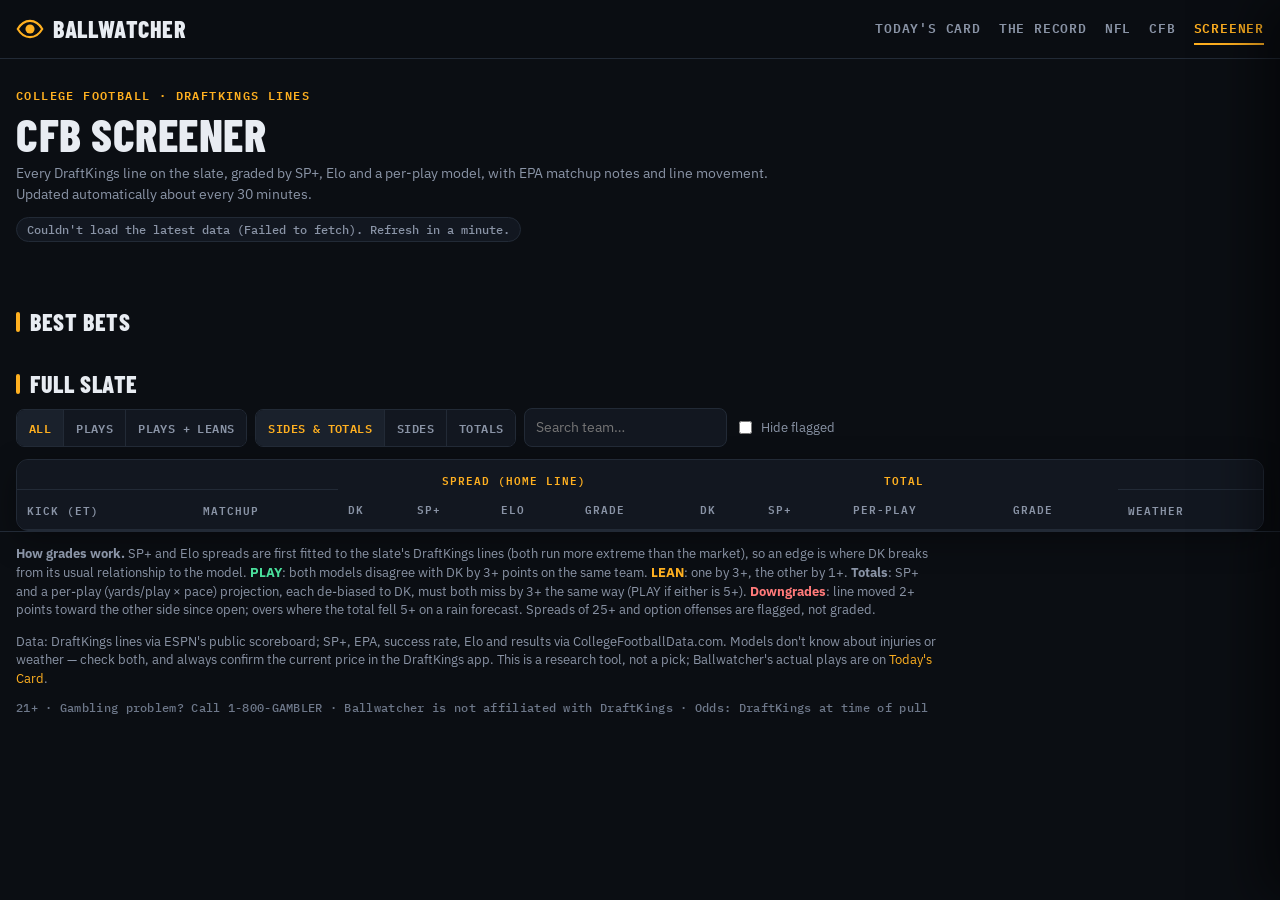
==== CFB-screener/index.html @ 95515594 "Ballwatcher-branded CFB Screener at /CFB-screener; root redirects there Co-Authored-By: Claude Opus " ====
<!doctype html>
<html lang="en">
<head>
<meta charset="utf-8">
<meta name="viewport" content="width=device-width, initial-scale=1">
<title>CFB Screener | Ballwatcher</title>
<meta name="description" content="Ballwatcher's college football slate screener: every DraftKings line graded with SP+, Elo, per-play and EPA matchups. Updated every 30 minutes.">
<link rel="canonical" href="https://ballwatcher.com/CFB-screener/">
<meta property="og:type" content="website">
<meta property="og:site_name" content="Ballwatcher">
<meta property="og:title" content="CFB Screener | Ballwatcher">
<meta property="og:description" content="Every DraftKings college football line, graded by SP+, Elo and per-play models. Updated every 30 minutes.">
<meta property="og:url" content="https://ballwatcher.com/CFB-screener/">
<meta name="twitter:card" content="summary">
<meta name="theme-color" content="#0B0E13">
<link rel="icon" href="/assets/img/icon.svg" type="image/svg+xml">
<link rel="preconnect" href="https://fonts.googleapis.com">
<link rel="preconnect" href="https://fonts.gstatic.com" crossorigin>
<link href="https://fonts.googleapis.com/css2?family=Barlow+Condensed:wght@600;700;800&family=IBM+Plex+Mono:wght@400;500;600&family=IBM+Plex+Sans:wght@400;500;600&display=swap" rel="stylesheet">
<style>
:root{
  --bg:#0B0E13; --panel:#121720; --panel2:#171d27; --ink:#E8ECF2; --muted:#8A94A6; --line:#222A36; --chip:#1A212C;
  --amber:#FFB020; --amber-bg:rgba(255,176,32,.12); --win:#4ADE9B; --win-bg:rgba(74,222,155,.12); --loss:#FF7A7A; --loss-bg:rgba(255,122,122,.12);
  --lotto:#C9A2FF; --lotto-bg:rgba(201,162,255,.12); --pass:#6B7587; --row-hover:#161C26; --shadow:0 1px 0 rgba(255,255,255,.02) inset,0 10px 30px rgba(0,0,0,.35);
  --display:"Barlow Condensed",Impact,sans-serif; --body:"IBM Plex Sans",system-ui,sans-serif; --mono:"IBM Plex Mono",ui-monospace,monospace;
}
*{box-sizing:border-box}
html,body{margin:0;background:var(--bg);color:var(--ink);font:14px/1.5 var(--body)}
.mono{font-family:var(--mono);font-variant-numeric:tabular-nums}
a{color:var(--amber);text-decoration:none} a:hover{text-decoration:underline}
.wrap{max-width:1280px;margin:0 auto;padding:0 16px}
/* site bar (matches ballwatcher.com) */
.sitebar{border-bottom:1px solid var(--line);background:rgba(11,14,19,.92);backdrop-filter:blur(8px);position:sticky;top:0;z-index:5}
.sitebar .wrap{display:flex;align-items:center;gap:22px;height:58px}
.brand{display:flex;align-items:center;gap:9px;color:var(--ink);font:800 24px/1 var(--display);letter-spacing:.6px;text-transform:uppercase}
.brand:hover{text-decoration:none}
.brand img,.brand svg{width:28px;height:28px}
.nav{display:flex;gap:18px;margin-left:auto;overflow-x:auto}
.nav a{color:var(--muted);font:600 13px var(--mono);letter-spacing:.8px;text-transform:uppercase;white-space:nowrap;padding:4px 0;border-bottom:2px solid transparent}
.nav a:hover{color:var(--ink);text-decoration:none}
.nav a.on{color:var(--amber);border-bottom-color:var(--amber)}
/* page header */
.hero{padding-top:26px;padding-bottom:8px}
.kicker{font:600 12px var(--mono);letter-spacing:1.4px;text-transform:uppercase;color:var(--amber)}
h1{font:800 46px/1 var(--display);letter-spacing:.5px;margin:6px 0 6px;text-transform:uppercase}
.lede{color:var(--muted);max-width:760px;margin:0}
.metarow{display:flex;gap:14px;flex-wrap:wrap;align-items:center;margin-top:12px;font:500 12px var(--mono);color:var(--muted)}
.pill{border:1px solid var(--line);border-radius:999px;padding:4px 10px;background:var(--panel)}
.pill b{color:var(--ink);font-weight:600}
.dot{display:inline-block;width:7px;height:7px;border-radius:50%;background:var(--win);margin-right:6px;box-shadow:0 0 0 3px rgba(74,222,155,.18)}
.tabs{display:flex;gap:8px;overflow-x:auto;padding:16px 0 4px}
.tab{border:1px solid var(--line);background:var(--panel);color:var(--ink);padding:8px 14px;border-radius:8px;cursor:pointer;white-space:nowrap;font:600 13px var(--mono);letter-spacing:.4px}
.tab[aria-selected="true"]{background:var(--amber);color:#14110A;border-color:var(--amber)}
.tab small{opacity:.75;margin-left:6px;font-weight:500}
main{padding:12px 0 40px}
.summary{display:grid;grid-template-columns:repeat(4,minmax(0,1fr));gap:10px;margin:14px 0 6px}
.stat{background:var(--panel);border:1px solid var(--line);border-radius:12px;padding:12px 14px}
.stat .k{color:var(--muted);font:500 11px var(--mono);text-transform:uppercase;letter-spacing:1px}
.stat .v{font:800 32px/1.05 var(--display);margin-top:2px}
.stat.play .v{color:var(--win)} .stat.lean .v{color:var(--amber)}
h2{font:800 24px/1 var(--display);text-transform:uppercase;letter-spacing:.6px;margin:26px 0 12px;display:flex;align-items:center;gap:10px}
h2::before{content:"";width:4px;height:20px;background:var(--amber);border-radius:2px}
.best{display:grid;grid-template-columns:repeat(auto-fill,minmax(255px,1fr));gap:10px}
.card{background:linear-gradient(180deg,var(--panel2),var(--panel));border:1px solid var(--line);border-top:3px solid var(--win);border-radius:12px;padding:12px 14px;cursor:pointer;box-shadow:var(--shadow);transition:transform .12s,border-color .12s}
.card:hover{transform:translateY(-2px);border-color:#2E3846}
.card .tag{font:600 10.5px var(--mono);letter-spacing:1px;color:var(--win);text-transform:uppercase}
.card .pick{font:800 26px/1.05 var(--display);letter-spacing:.3px;margin-top:2px}
.card .sub{color:var(--muted);font-size:12.5px;margin-top:3px}
.card .why{font-size:12.5px;margin-top:7px;color:#C6CDD8}
.card .why.mono{font-size:11.5px;color:var(--muted)}
.empty{color:var(--muted);padding:12px 0}
.controls{display:flex;gap:8px;flex-wrap:wrap;align-items:center;margin:8px 0 12px}
.seg{display:inline-flex;border:1px solid var(--line);border-radius:8px;overflow:hidden}
.seg button{border:0;background:var(--panel);color:var(--muted);padding:8px 12px;cursor:pointer;font:600 12px var(--mono);letter-spacing:.4px;text-transform:uppercase;border-right:1px solid var(--line)}
.seg button:last-child{border-right:0}
.seg button[aria-pressed="true"]{background:var(--chip);color:var(--amber)}
input[type=search]{border:1px solid var(--line);background:var(--panel);color:var(--ink);border-radius:8px;padding:8px 11px;font:inherit;min-width:190px}
input[type=search]:focus,.seg button:focus-visible,.tab:focus-visible{outline:2px solid var(--amber);outline-offset:1px}
label.chk{display:flex;gap:6px;align-items:center;color:var(--muted);font-size:13px;cursor:pointer}
label.chk input{accent-color:var(--amber)}
.tablewrap{background:var(--panel);border:1px solid var(--line);border-radius:12px;overflow:auto;box-shadow:var(--shadow)}
table{border-collapse:collapse;width:100%;min-width:1060px}
th,td{padding:10px 10px;border-bottom:1px solid var(--line);text-align:left;vertical-align:middle}
th{font:600 10.5px var(--mono);letter-spacing:1px;text-transform:uppercase;color:var(--muted);position:sticky;top:0;background:var(--panel);z-index:1;white-space:nowrap}
th.grp{border-bottom:0;text-align:center;color:var(--amber);padding-bottom:0}
tbody tr{cursor:pointer}
tbody tr:hover{background:var(--row-hover)}
td.num{text-align:right}
td.mono:first-child{white-space:nowrap;color:var(--muted)}
.team{font-weight:600}
.rank{color:var(--muted);font:500 10.5px var(--mono);margin-right:4px}
.at{color:var(--muted);margin:0 5px}
.mv{color:var(--muted);font-size:10.5px;display:block}
.gr{display:inline-block;font:600 10.5px/1 var(--mono);letter-spacing:.8px;padding:5px 7px;border-radius:4px;min-width:44px;text-align:center}
.gr.PLAY{background:var(--win-bg);color:var(--win);border:1px solid rgba(74,222,155,.35)}
.gr.LEAN{background:var(--amber-bg);color:var(--amber);border:1px solid rgba(255,176,32,.35)}
.gr.PASS{color:var(--pass);background:transparent;border:1px solid var(--line)}
.gr.FLAG{background:var(--lotto-bg);color:var(--lotto);border:1px solid rgba(201,162,255,.3)}
.pk{font-weight:600;margin-left:7px;white-space:nowrap}
.adj{color:var(--loss);font-size:11px;display:block;margin-top:3px}
.edge{font-size:11.5px;color:var(--muted)}
.wx{font-size:12px;color:var(--muted);max-width:120px}
.mlist{display:none}
@media (max-width:820px){
  h1{font-size:36px}
  .sitebar .wrap{gap:12px}
  .nav{gap:12px}
  .brand{font-size:21px}
  .nav a:not(.on):not(.keep){display:none}
  .summary{grid-template-columns:repeat(2,minmax(0,1fr))}
  .tablewrap{display:none}
  .mlist{display:grid;gap:10px}
  .mg{background:var(--panel);border:1px solid var(--line);border-radius:12px;padding:12px;box-shadow:var(--shadow)}
  .mg .row1{display:flex;justify-content:space-between;color:var(--muted);font:500 11.5px var(--mono)}
  .mg .teams{font-weight:600;font-size:15px;margin:4px 0 8px}
  .mg .lines{display:grid;grid-template-columns:1fr 1fr;gap:8px}
  .mg .box{background:var(--chip);border-radius:8px;padding:8px}
  .mg .box .k{font:500 10.5px var(--mono);color:var(--muted);text-transform:uppercase;letter-spacing:.6px;margin-bottom:2px}
}
.scrim{position:fixed;inset:0;background:rgba(0,0,0,.55);opacity:0;pointer-events:none;transition:.2s;z-index:9}
.scrim.on{opacity:1;pointer-events:auto}
aside{position:fixed;top:0;right:0;height:100%;width:min(720px,100%);background:var(--bg);border-left:1px solid var(--line);
  transform:translateX(100%);transition:transform .22s ease;overflow:auto;z-index:10;box-shadow:-20px 0 50px rgba(0,0,0,.5)}
aside.on{transform:none}
.dh{position:sticky;top:0;background:var(--bg);border-bottom:1px solid var(--line);padding:14px 18px;display:flex;align-items:flex-start;gap:12px;z-index:2}
.dh h3{font:800 28px/1.02 var(--display);margin:0;text-transform:uppercase;letter-spacing:.4px}
.dh .sub{color:var(--muted);font-size:12px;margin-top:4px}
.iconbtn{border:1px solid var(--line);background:var(--panel);color:var(--ink);border-radius:8px;padding:6px 10px;cursor:pointer;font:inherit}
.dh .x{margin-left:auto}
.db{padding:14px 18px 40px}
.grid2{display:grid;grid-template-columns:1fr 1fr;gap:10px}
.panel{background:var(--panel);border:1px solid var(--line);border-radius:12px;padding:12px;margin-bottom:12px}
.panel h4{margin:0 0 8px;font:600 10.5px var(--mono);letter-spacing:1px;text-transform:uppercase;color:var(--amber)}
.cmp{width:100%;min-width:0;font-size:13px}
.cmp th,.cmp td{padding:6px 6px;position:static;background:transparent}
.cmp td.num{font-family:var(--mono)}
.better{color:var(--win);font-weight:600}
ul.notes{margin:0;padding-left:18px}
ul.notes li{margin:3px 0}
.res{display:flex;flex-wrap:wrap;gap:4px}
.res span{font:500 11px var(--mono);padding:3px 6px;border-radius:4px;background:var(--chip)}
.res span.W{border-left:3px solid var(--win)} .res span.L{border-left:3px solid var(--loss)}
svg.chart{width:100%;height:150px;display:block}
footer{color:var(--muted);font-size:12.5px;border-top:1px solid var(--line);padding:22px 0 44px;margin-top:10px}
footer p{max-width:920px}
footer .legal{font:500 11.5px var(--mono);letter-spacing:.3px;color:#6E788A}
@media (max-width:640px){.grid2{grid-template-columns:1fr}}
</style>
</head>
<body>
<div class="sitebar"><div class="wrap">
  <a class="brand" href="https://ballwatcher.com/" aria-label="Ballwatcher home">
    <img src="/assets/img/icon.svg" alt="" onerror="this.outerHTML='<svg viewBox=&quot;0 0 32 32&quot; aria-hidden=&quot;true&quot;><path d=&quot;M2 16c3.6-6.2 8.6-9.3 14-9.3S26.4 9.8 30 16c-3.6 6.2-8.6 9.3-14 9.3S5.6 22.2 2 16Z&quot; fill=&quot;none&quot; stroke=&quot;#FFB020&quot; stroke-width=&quot;2.4&quot;/><circle cx=&quot;16&quot; cy=&quot;16&quot; r=&quot;5.2&quot; fill=&quot;#FFB020&quot;/></svg>'">
    Ballwatcher</a>
  <nav class="nav" aria-label="Site">
    <a href="https://ballwatcher.com/today">Today's Card</a>
    <a href="https://ballwatcher.com/record">The Record</a>
    <a href="https://ballwatcher.com/nfl">NFL</a>
    <a href="https://ballwatcher.com/cfb" class="keep">CFB</a>
    <a href="https://ballwatcher.com/CFB-screener/" class="on" aria-current="page">Screener</a>
  </nav>
</div></div>

<header class="wrap hero">
  <div class="kicker">College Football · DraftKings lines</div>
  <h1>CFB Screener</h1>
  <p class="lede">Every DraftKings line on the slate, graded by SP+, Elo and a per-play model, with EPA matchup notes and line movement. Updated automatically about every 30 minutes.</p>
  <div class="metarow" id="meta"><span class="pill">Loading…</span></div>
  <nav class="tabs" id="tabs" role="tablist" aria-label="Slates"></nav>
</header>
<main class="wrap">
  <section class="summary" id="summary"></section>

  <h2>Best bets</h2>
  <div class="best" id="best"></div>

  <h2>Full slate</h2>
  <div class="controls">
    <div class="seg" id="fGrade" role="group" aria-label="Grade filter">
      <button data-v="all" aria-pressed="true">All</button>
      <button data-v="PLAY" aria-pressed="false">Plays</button>
      <button data-v="LEAN" aria-pressed="false">Plays + Leans</button>
    </div>
    <div class="seg" id="fMkt" role="group" aria-label="Market filter">
      <button data-v="both" aria-pressed="true">Sides & totals</button>
      <button data-v="side" aria-pressed="false">Sides</button>
      <button data-v="total" aria-pressed="false">Totals</button>
    </div>
    <input type="search" id="q" placeholder="Search team…" aria-label="Search team">
    <label class="chk"><input type="checkbox" id="hideFlag"> Hide flagged</label>
  </div>

  <div class="tablewrap">
    <table id="tbl">
      <thead>
        <tr>
          <th></th><th></th>
          <th class="grp" colspan="4">Spread (home line)</th>
          <th class="grp" colspan="4">Total</th>
          <th></th>
        </tr>
        <tr>
          <th>Kick (ET)</th><th>Matchup</th>
          <th class="num">DK</th><th class="num">SP+</th><th class="num">Elo</th><th>Grade</th>
          <th class="num">DK</th><th class="num">SP+</th><th class="num">Per-play</th><th>Grade</th>
          <th>Weather</th>
        </tr>
      </thead>
      <tbody></tbody>
    </table>
  </div>
  <div class="mlist" id="mlist"></div>
</main>

<footer class="wrap">
  <p><b>How grades work.</b> SP+ and Elo spreads are first fitted to the slate's DraftKings lines (both run more extreme than the market), so an edge is where DK breaks from its usual relationship to the model. <b style="color:var(--win)">PLAY</b>: both models disagree with DK by 3+ points on the same team. <b style="color:var(--amber)">LEAN</b>: one by 3+, the other by 1+. <b>Totals</b>: SP+ and a per-play (yards/play × pace) projection, each de-biased to DK, must both miss by 3+ the same way (PLAY if either is 5+). <b style="color:var(--loss)">Downgrades</b>: line moved 2+ points toward the other side since open; overs where the total fell 5+ on a rain forecast. Spreads of 25+ and option offenses are flagged, not graded.</p>
  <p>Data: DraftKings lines via ESPN's public scoreboard; SP+, EPA, success rate, Elo and results via CollegeFootballData.com. Models don't know about injuries or weather — check both, and always confirm the current price in the DraftKings app. This is a research tool, not a pick; Ballwatcher's actual plays are on <a href="https://ballwatcher.com/today">Today's Card</a>.</p>
  <p class="legal">21+ · Gambling problem? Call 1-800-GAMBLER · Ballwatcher is not affiliated with DraftKings · Odds: DraftKings at time of pull</p>
</footer>

<div class="scrim" id="scrim"></div>
<aside id="drawer" aria-hidden="true"></aside>

<script>
const $ = s => document.querySelector(s);
const fmt = (x, d = 1) => x == null ? "—" : (+x).toFixed(d).replace(/\.0+$/, "");
const sgn = x => x == null ? "—" : (x > 0 ? "+" : "") + fmt(x);
const pct = x => x == null ? "—" : (x * 100).toFixed(0) + "%";
const esc = s => String(s ?? "").replace(/[&<>"']/g, c => ({"&":"&amp;","<":"&lt;",">":"&gt;",'"':"&quot;","'":"&#39;"}[c]));
const ago = iso => { if (!iso) return "—"; const m = Math.round((Date.now() - new Date(iso)) / 60000);
  return m < 60 ? `${m} min ago` : m < 1440 ? `${Math.round(m/60)} hr ago` : new Date(iso).toLocaleString(); };
const state = { index: null, slate: null, date: null, grade: "all", mkt: "both", q: "", hideFlag: false, history: null };

// Data lives in the GitHub repo and refreshes every ~30 min. On ballwatcher.com (or anywhere else)
// read it straight from GitHub; inside the repo (GitHub Pages / local preview) read it relatively.
const REPO_RAW = "https://raw.githubusercontent.com/tdfarrell/betting-research/main/";
const DATA = /github\.io$|^localhost$|^127\./.test(location.hostname) ? "../" : REPO_RAW;

async function getJSON(u) { const r = await fetch(DATA + u + "?t=" + Math.floor(Date.now() / 60000)); if (!r.ok) throw new Error(u + " " + r.status); return r.json(); }

function dayLabel(d) {
  const dt = new Date(d + "T12:00:00");
  return dt.toLocaleDateString(undefined, { weekday: "short", month: "short", day: "numeric" });
}

async function init() {
  state.index = await getJSON("data/boards/index.json");
  const slates = state.index.slates;
  const todayET = new Date(Date.now() - 4 * 3600e3).toISOString().slice(0, 10);
  const params = new URLSearchParams(location.hash.slice(1));
  const upcoming = slates.filter(s => s.date >= todayET);
  const pick = params.get("d") || (upcoming.sort((a, b) => b.games - a.games)[0] || slates[slates.length - 1]).date;
  $("#tabs").innerHTML = slates.map(s =>
    `<button class="tab" role="tab" data-d="${s.date}">${dayLabel(s.date)}<small>${s.games} games</small></button>`).join("");
  $("#tabs").onclick = e => { const b = e.target.closest(".tab"); if (b) load(b.dataset.d); };
  await load(pick);
}

async function load(date) {
  state.date = date;
  document.querySelectorAll(".tab").forEach(t => t.setAttribute("aria-selected", t.dataset.d === date));
  try { history.replaceState(null, "", "#d=" + date); } catch (e) {}
  state.slate = await getJSON(`data/boards/cfb_${date}.json`);
  const s = state.slate;
  $("#meta").innerHTML = `<span class="pill"><span class="dot"></span>DK lines <b>${ago(s.odds_pulled_utc)}</b></span><span class="pill">Model stats <b>${ago(s.cfbd_pulled_utc)}</b></span><span class="pill">Graded <b>${ago(s.generated_utc)}</b></span>`;
  render();
}

function counts(g) {
  const c = { PLAY: 0, LEAN: 0 };
  g.forEach(x => { [x.side, x.total].forEach(m => { if (c[m.grade] != null) c[m.grade]++; }); });
  return c;
}

function bestCards(games) {
  const items = [];
  for (const g of games) for (const k of ["side", "total"]) if (g[k].grade === "PLAY") items.push({ g, k });
  if (!items.length) return `<div class="empty">No plays on this slate yet.</div>`;
  return items.map(({ g, k }) => {
    const m = g[k], d = g.dk;
    const why = k === "side"
      ? `Value vs DK: SP+ ${fmt(Math.abs(m.edge_sp))} · Elo ${fmt(Math.abs(m.edge_elo))} pts`
      : `SP+ ${fmt(g.model.sp_total_cal)} · per-play ${fmt(g.model.pp_total_cal)} vs DK ${fmt(d.total)}`;
    const note = (g.notes[0] || "");
    return `<div class="card" data-id="${g.id}">
      <div class="tag">Play · ${k === "side" ? "Spread" : "Total"}</div>
      <div class="pick">${esc(m.pick)}</div>
      <div class="sub">${esc(g.away)} @ ${esc(g.home)} · ${g.kick_et}</div>
      <div class="why mono">${why}</div>
      ${note ? `<div class="why">${esc(note)}</div>` : ""}</div>`;
  }).join("");
}

function passes(g) {
  const q = state.q.toLowerCase();
  if (q && !(g.away + g.home + g.away_abbr + g.home_abbr).toLowerCase().includes(q)) return false;
  if (state.hideFlag && g.flags.length) return false;
  const markets = state.mkt === "both" ? ["side", "total"] : [state.mkt];
  if (state.grade === "PLAY") return markets.some(k => g[k].grade === "PLAY");
  if (state.grade === "LEAN") return markets.some(k => ["PLAY", "LEAN"].includes(g[k].grade));
  return true;
}

function moveTxt(open, now) {
  if (open == null || now == null || open === now) return "";
  return `<span class="mv">open ${sgn(open)}</span>`;
}

function gradeCell(m) {
  const adj = (m.adjust || []).map(a => `<span class="adj">↓ ${esc(a)}</span>`).join("");
  return `<span class="gr ${m.grade}">${m.grade}</span>${m.pick ? `<span class="pk">${esc(m.pick)}</span>` : ""}${adj}`;
}

function render() {
  const s = state.slate, games = s.games, c = counts(games);
  $("#summary").innerHTML = `
    <div class="stat"><div class="k">Games graded</div><div class="v">${games.length}</div></div>
    <div class="stat play"><div class="k">Plays</div><div class="v">${c.PLAY}</div></div>
    <div class="stat lean"><div class="k">Leans</div><div class="v">${c.LEAN}</div></div>
    <div class="stat"><div class="k">Plays: sides · totals</div><div class="v">${games.filter(g => g.side.grade === "PLAY").length} · ${games.filter(g => g.total.grade === "PLAY").length}</div></div>`;
  $("#best").innerHTML = bestCards(games);
  const rows = games.filter(passes);
  const T = s.teams;
  $("#tbl tbody").innerHTML = rows.map(g => {
    const d = g.dk, m = g.model;
    return `<tr data-id="${g.id}">
      <td class="mono">${g.kick_et}</td>
      <td><span class="rank">${T[g.away].sp_rank ?? ""}</span><span class="team">${esc(g.away)}</span><span class="at">${g.neutral ? "vs" : "@"}</span><span class="rank">${T[g.home].sp_rank ?? ""}</span><span class="team">${esc(g.home)}</span>
        ${g.flags.length ? `<span class="gr FLAG" style="margin-left:6px">${esc(g.flags.join(", "))}</span>` : ""}</td>
      <td class="num mono">${sgn(d.home_spread)}${moveTxt(d.home_spread_open, d.home_spread)}</td>
      <td class="num mono">${sgn(m.sp_spread_cal)}</td>
      <td class="num mono">${sgn(m.elo_spread_cal)}</td>
      <td>${gradeCell(g.side)}</td>
      <td class="num mono">${fmt(d.total)}${d.total_open != null && d.total_open !== d.total ? `<span class="mv">open ${fmt(d.total_open)}</span>` : ""}</td>
      <td class="num mono">${fmt(m.sp_total_cal)}</td>
      <td class="num mono">${fmt(m.pp_total_cal)}</td>
      <td>${gradeCell(g.total)}</td>
      <td class="wx">${esc(g.weather || "")}${g.temp_f != null ? ` ${g.temp_f}°` : ""}</td></tr>`;
  }).join("") || `<tr><td colspan="11" class="empty">No games match these filters.</td></tr>`;
  $("#mlist").innerHTML = rows.map(g => {
    const d = g.dk, m = g.model;
    return `<div class="mg" data-id="${g.id}">
      <div class="row1"><span>${g.kick_et}</span><span>${esc(g.weather || "")}</span></div>
      <div class="teams">${esc(g.away)} ${g.neutral ? "vs" : "@"} ${esc(g.home)}</div>
      <div class="lines">
        <div class="box"><div class="k">Spread · DK ${sgn(d.home_spread)} (${esc(g.home_abbr)})</div>
          <div class="mono edge">SP+ ${sgn(m.sp_spread_cal)} · Elo ${sgn(m.elo_spread_cal)}</div>${gradeCell(g.side)}</div>
        <div class="box"><div class="k">Total · DK ${fmt(d.total)}</div>
          <div class="mono edge">SP+ ${fmt(m.sp_total_cal)} · PP ${fmt(m.pp_total_cal)}</div>${gradeCell(g.total)}</div>
      </div></div>`;
  }).join("") || `<div class="empty">No games match these filters.</div>`;
}

function seg(id, key) {
  $(id).onclick = e => {
    const b = e.target.closest("button"); if (!b) return;
    state[key] = b.dataset.v;
    $(id).querySelectorAll("button").forEach(x => x.setAttribute("aria-pressed", x === b));
    render();
  };
}
seg("#fGrade", "grade"); seg("#fMkt", "mkt");
$("#q").oninput = e => { state.q = e.target.value; render(); };
$("#hideFlag").onchange = e => { state.hideFlag = e.target.checked; render(); };
document.addEventListener("click", e => {
  const el = e.target.closest("[data-id]");
  if (el && !e.target.closest("aside")) openGame(el.dataset.id);
});
$("#scrim").onclick = closeDrawer;
document.addEventListener("keydown", e => { if (e.key === "Escape") closeDrawer(); });
function closeDrawer() { $("#drawer").classList.remove("on"); $("#scrim").classList.remove("on"); $("#drawer").setAttribute("aria-hidden", "true"); }

async function loadHistory() {
  if (state.history) return state.history;
  try {
    const r = await fetch(DATA + "data/odds/history_cfb.csv?t=" + Math.floor(Date.now() / 60000)); const txt = await r.text();
    const [head, ...lines] = txt.trim().split("\n"); const cols = head.split(",");
    const H = {};
    for (const ln of lines) { const v = ln.split(","); const o = {}; cols.forEach((c, i) => o[c] = v[i]);
      (H[o.game_id] = H[o.game_id] || []).push(o); }
    state.history = H;
  } catch (e) { state.history = {}; }
  return state.history;
}

function lineChart(pts, key, label) {
  const P = pts.map(p => ({ t: new Date(p.pulled_utc), v: parseFloat(String(p[key]).replace(/^[ou]/, "")) }))
               .filter(p => !isNaN(p.v) && !isNaN(p.t));
  if (P.length < 2) return `<div class="empty">${label}: line history builds up as the pipeline runs (every 30 min).</div>`;
  const W = 600, Hh = 130, pad = 28, xs = P.map(p => +p.t), ys = P.map(p => p.v);
  const x0 = Math.min(...xs), x1 = Math.max(...xs), y0 = Math.min(...ys) - .5, y1 = Math.max(...ys) + .5;
  const X = t => pad + (W - pad * 2) * ((t - x0) / Math.max(1, x1 - x0)), Y = v => 10 + (Hh - 30) * (1 - (v - y0) / Math.max(.5, y1 - y0));
  let d = ""; P.forEach((p, i) => { const x = X(+p.t), y = Y(p.v); d += i ? ` H${x} V${y}` : `M${x} ${y}`; });
  return `<svg class="chart" viewBox="0 0 ${W} ${Hh}" role="img" aria-label="${label} history">
    <text x="${pad}" y="10" fill="var(--muted)" font-size="11">${label}</text>
    <path d="${d}" fill="none" stroke="var(--accent)" stroke-width="2"/>
    ${P.map(p => `<circle cx="${X(+p.t)}" cy="${Y(p.v)}" r="2.5" fill="var(--accent)"/>`).join("")}
    <text x="${W - pad}" y="${Y(P[P.length-1].v) - 6}" fill="var(--ink)" font-size="12" text-anchor="end">${P[P.length-1].v}</text>
    <text x="${pad}" y="${Hh - 4}" fill="var(--muted)" font-size="10">${P[0].t.toLocaleString([], {month:"short",day:"numeric",hour:"numeric"})}</text>
    <text x="${W - pad}" y="${Hh - 4}" fill="var(--muted)" font-size="10" text-anchor="end">${P[P.length-1].t.toLocaleString([], {month:"short",day:"numeric",hour:"numeric",minute:"2-digit"})}</text>
  </svg>`;
}

function cmpRow(label, a, h, f, higherBetter) {
  const fa = f(a), fh = f(h);
  let ca = "", ch = "";
  if (a != null && h != null && a !== h && higherBetter != null) {
    const aBetter = higherBetter ? a > h : a < h; ca = aBetter ? "better" : ""; ch = aBetter ? "" : "better";
  }
  return `<tr><td>${label}</td><td class="num ${ca}">${fa}</td><td class="num ${ch}">${fh}</td></tr>`;
}

async function openGame(id) {
  const g = state.slate.games.find(x => x.id === id); if (!g) return;
  const A = state.slate.teams[g.away], H = state.slate.teams[g.home], d = g.dk, m = g.model;
  const e2 = x => fmt(x, 2), p = pct;
  const res = t => (t.results || []).map(r => `<span class="${r.res}">Wk${r.wk} ${r.site === "A" ? "@" : r.site === "N" ? "vs" : ""} ${esc(r.opp)} ${r.res} ${r.score}</span>`).join("") || `<span>—</span>`;
  const why = (k) => {
    const x = g[k];
    const lines = k === "side"
      ? [`DK ${esc(g.home_abbr)} ${sgn(d.home_spread)} (open ${sgn(d.home_spread_open)})`, `SP+ fitted ${sgn(m.sp_spread_cal)} · raw margin ${sgn(-m.sp_margin)}`, `Elo fitted ${sgn(m.elo_spread_cal)} · raw ${sgn(m.elo_margin == null ? null : -m.elo_margin)}`, `Edge vs DK: SP+ ${sgn(x.edge_sp)}, Elo ${sgn(x.edge_elo)} (+ = home value)`]
      : [`DK ${fmt(d.total)} (open ${fmt(d.total_open)}) · O ${esc(d.over_odds)} / U ${esc(d.under_odds)}`, `SP+ ${fmt(m.sp_total_cal)} (raw ${fmt(m.sp_total)})`, `Per-play ${fmt(m.pp_total_cal)} (raw ${fmt(m.pp_total)})`, `Edge: SP+ ${sgn(x.edge_sp)}, per-play ${sgn(x.edge_pp)}`];
    return `<div class="panel"><h4>${k === "side" ? "Spread" : "Total"}</h4><div>${gradeCell(x)}</div><div class="mono edge" style="margin-top:6px">${lines.join("<br>")}</div></div>`;
  };
  $("#drawer").innerHTML = `
    <div class="dh"><div><h3>${esc(g.away)} ${g.neutral ? "vs" : "@"} ${esc(g.home)}</h3>
      <div class="sub">${g.kick_et} ET · ${esc(g.venue || "")} · ${esc(g.weather || "")}${g.temp_f != null ? ` ${g.temp_f}°F` : ""}${g.conference_game ? " · Conference game" : ""}</div>
      ${g.flags.length ? `<div style="margin-top:6px"><span class="gr FLAG">${esc(g.flags.join(", "))}</span></div>` : ""}</div>
      <button class="iconbtn x" onclick="closeDrawer()" aria-label="Close">✕</button></div>
    <div class="db">
      <div class="grid2">${why("side")}${why("total")}</div>
      <div class="panel"><h4>Matchup notes</h4>${g.notes.length ? `<ul class="notes">${g.notes.map(n => `<li>${esc(n)}</li>`).join("")}</ul>` : `<div class="empty">No strong unit-vs-unit mismatch flagged.</div>`}</div>
      <div class="panel"><h4>Line movement (DraftKings)</h4><div id="lm">Loading…</div></div>
      <div class="panel"><h4>Team comparison</h4>
        <table class="cmp"><thead><tr><th></th><th class="num">${esc(g.away_abbr)}</th><th class="num">${esc(g.home_abbr)}</th></tr></thead><tbody>
        ${cmpRow("SP+ rating", A.sp, H.sp, x => fmt(x), true)}
        <tr><td>SP+ rank · off · def</td><td class="num">#${A.sp_rank} · #${A.sp_off_rank} · #${A.sp_def_rank}</td><td class="num">#${H.sp_rank} · #${H.sp_off_rank} · #${H.sp_def_rank}</td></tr>
        ${cmpRow("Elo", A.elo, H.elo, x => fmt(x, 0), true)}
        ${cmpRow("Talent", A.talent, H.talent, x => fmt(x, 0), true)}
        <tr><td colspan="3" class="edge" style="padding-top:10px">OFFENSE</td></tr>
        ${cmpRow("EPA / play", A.off.epa, H.off.epa, e2, true)}
        ${cmpRow("Rush EPA", A.off.rush_epa, H.off.rush_epa, e2, true)}
        ${cmpRow("Pass EPA", A.off.pass_epa, H.off.pass_epa, e2, true)}
        ${cmpRow("Success rate", A.off.sr, H.off.sr, p, true)}
        ${cmpRow("Explosiveness", A.off.expl, H.off.expl, e2, true)}
        ${cmpRow("Pts / scoring opp", A.off.ppo, H.off.ppo, e2, true)}
        ${cmpRow("Yards / play", A.off.ypp, H.off.ypp, e2, true)}
        ${cmpRow("Plays / game", A.off.pace, H.off.pace, x => fmt(x), null)}
        ${cmpRow("3rd down %", A.third_down, H.third_down, p, true)}
        ${cmpRow("Giveaways", A.turnovers, H.turnovers, x => fmt(x, 0), false)}
        <tr><td colspan="3" class="edge" style="padding-top:10px">DEFENSE (allowed)</td></tr>
        ${cmpRow("EPA / play", A.def.epa, H.def.epa, e2, false)}
        ${cmpRow("Rush EPA", A.def.rush_epa, H.def.rush_epa, e2, false)}
        ${cmpRow("Pass EPA", A.def.pass_epa, H.def.pass_epa, e2, false)}
        ${cmpRow("Success rate", A.def.sr, H.def.sr, p, false)}
        ${cmpRow("Havoc rate", A.def.havoc, H.def.havoc, p, true)}
        ${cmpRow("Pts / scoring opp", A.def.ppo, H.def.ppo, e2, false)}
        ${cmpRow("Yards / play", A.def.ypp, H.def.ypp, e2, false)}
        ${cmpRow("3rd down % allowed", A.third_down_allowed, H.third_down_allowed, p, false)}
        ${cmpRow("Takeaways", A.takeaways, H.takeaways, x => fmt(x, 0), true)}
        </tbody></table></div>
      <div class="panel"><h4>${esc(g.away)} results</h4><div class="res">${res(A)}</div></div>
      <div class="panel"><h4>${esc(g.home)} results</h4><div class="res">${res(H)}</div></div>
      <div class="panel"><h4>Before you bet</h4><ul class="notes">
        <li>Check QB and key injury news (models don't know about them).</li>
        <li>Check weather at kickoff — rain/wind matters most for totals.</li>
        <li>Confirm the current price in the DraftKings app; grades use the line shown above.</li></ul></div>
    </div>`;
  $("#drawer").classList.add("on"); $("#scrim").classList.add("on"); $("#drawer").setAttribute("aria-hidden", "false");
  const Hs = await loadHistory(); const pts = (Hs[g.id] || []);
  $("#lm").innerHTML = lineChart(pts, "home_spread", `${g.home_abbr} spread`) + lineChart(pts, "total", "Total");
}

init().catch(err => { $("#meta").innerHTML = `<span class="pill">Couldn't load the latest data (${esc(err.message)}). Refresh in a minute.</span>`; });
</script>
</body>
</html>
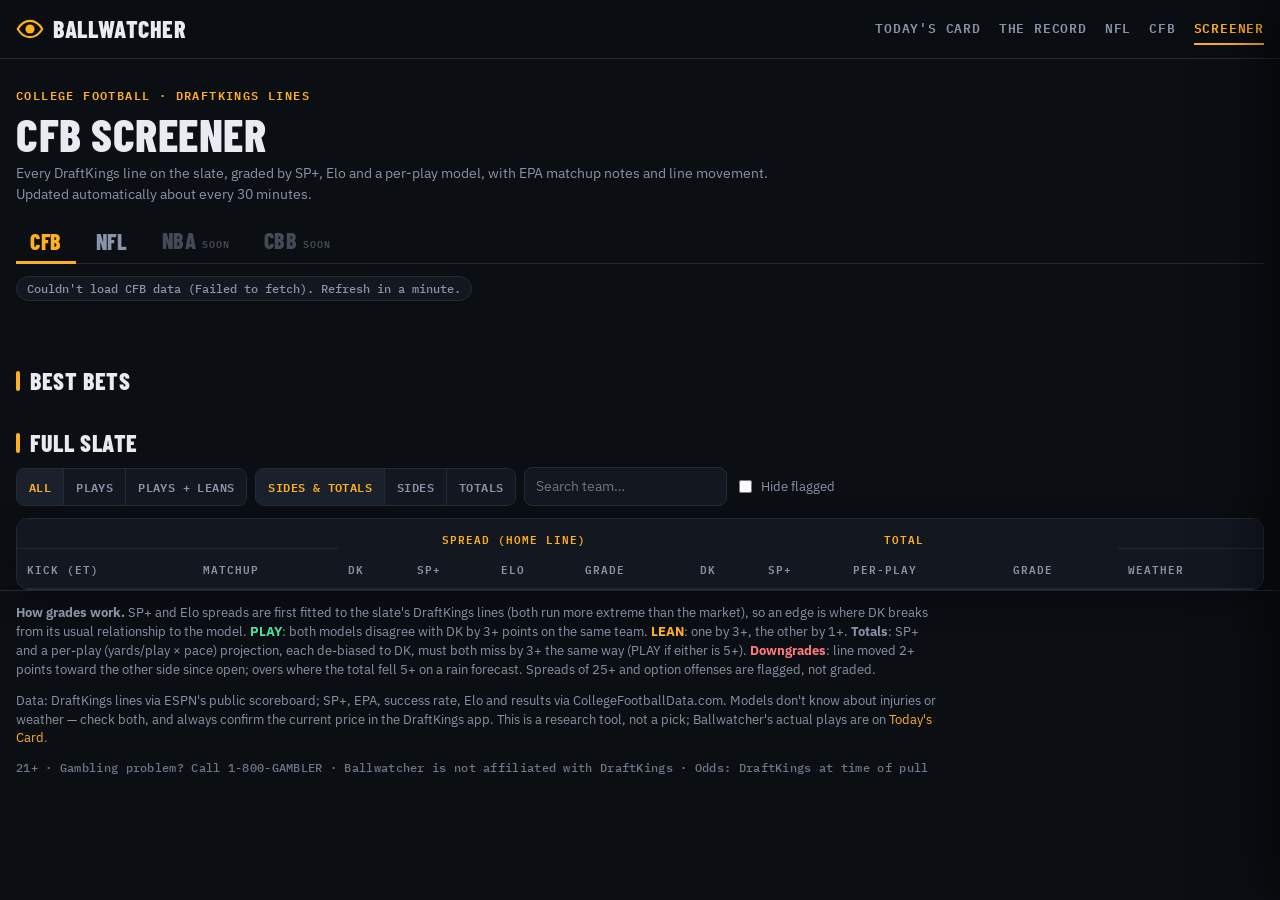
==== commit 13b5f6aa: "NFL screener: current-season ratings, combined sport-tab Screener page - nflverse pull summarizes pl" ====
--- a/CFB-screener/index.html
+++ b/CFB-screener/index.html
@@ -1,477 +1,16 @@
 <!doctype html>
-<html lang="en">
-<head>
-<meta charset="utf-8">
+<html lang="en"><head><meta charset="utf-8">
 <meta name="viewport" content="width=device-width, initial-scale=1">
 <title>CFB Screener | Ballwatcher</title>
-<meta name="description" content="Ballwatcher's college football slate screener: every DraftKings line graded with SP+, Elo, per-play and EPA matchups. Updated every 30 minutes.">
-<link rel="canonical" href="https://ballwatcher.com/CFB-screener/">
-<meta property="og:type" content="website">
-<meta property="og:site_name" content="Ballwatcher">
-<meta property="og:title" content="CFB Screener | Ballwatcher">
-<meta property="og:description" content="Every DraftKings college football line, graded by SP+, Elo and per-play models. Updated every 30 minutes.">
-<meta property="og:url" content="https://ballwatcher.com/CFB-screener/">
-<meta name="twitter:card" content="summary">
-<meta name="theme-color" content="#0B0E13">
-<link rel="icon" href="/assets/img/icon.svg" type="image/svg+xml">
-<link rel="preconnect" href="https://fonts.googleapis.com">
-<link rel="preconnect" href="https://fonts.gstatic.com" crossorigin>
-<link href="https://fonts.googleapis.com/css2?family=Barlow+Condensed:wght@600;700;800&family=IBM+Plex+Mono:wght@400;500;600&family=IBM+Plex+Sans:wght@400;500;600&display=swap" rel="stylesheet">
-<style>
-:root{
-  --bg:#0B0E13; --panel:#121720; --panel2:#171d27; --ink:#E8ECF2; --muted:#8A94A6; --line:#222A36; --chip:#1A212C;
-  --amber:#FFB020; --amber-bg:rgba(255,176,32,.12); --win:#4ADE9B; --win-bg:rgba(74,222,155,.12); --loss:#FF7A7A; --loss-bg:rgba(255,122,122,.12);
-  --lotto:#C9A2FF; --lotto-bg:rgba(201,162,255,.12); --pass:#6B7587; --row-hover:#161C26; --shadow:0 1px 0 rgba(255,255,255,.02) inset,0 10px 30px rgba(0,0,0,.35);
-  --display:"Barlow Condensed",Impact,sans-serif; --body:"IBM Plex Sans",system-ui,sans-serif; --mono:"IBM Plex Mono",ui-monospace,monospace;
-}
-*{box-sizing:border-box}
-html,body{margin:0;background:var(--bg);color:var(--ink);font:14px/1.5 var(--body)}
-.mono{font-family:var(--mono);font-variant-numeric:tabular-nums}
-a{color:var(--amber);text-decoration:none} a:hover{text-decoration:underline}
-.wrap{max-width:1280px;margin:0 auto;padding:0 16px}
-/* site bar (matches ballwatcher.com) */
-.sitebar{border-bottom:1px solid var(--line);background:rgba(11,14,19,.92);backdrop-filter:blur(8px);position:sticky;top:0;z-index:5}
-.sitebar .wrap{display:flex;align-items:center;gap:22px;height:58px}
-.brand{display:flex;align-items:center;gap:9px;color:var(--ink);font:800 24px/1 var(--display);letter-spacing:.6px;text-transform:uppercase}
-.brand:hover{text-decoration:none}
-.brand img,.brand svg{width:28px;height:28px}
-.nav{display:flex;gap:18px;margin-left:auto;overflow-x:auto}
-.nav a{color:var(--muted);font:600 13px var(--mono);letter-spacing:.8px;text-transform:uppercase;white-space:nowrap;padding:4px 0;border-bottom:2px solid transparent}
-.nav a:hover{color:var(--ink);text-decoration:none}
-.nav a.on{color:var(--amber);border-bottom-color:var(--amber)}
-/* page header */
-.hero{padding-top:26px;padding-bottom:8px}
-.kicker{font:600 12px var(--mono);letter-spacing:1.4px;text-transform:uppercase;color:var(--amber)}
-h1{font:800 46px/1 var(--display);letter-spacing:.5px;margin:6px 0 6px;text-transform:uppercase}
-.lede{color:var(--muted);max-width:760px;margin:0}
-.metarow{display:flex;gap:14px;flex-wrap:wrap;align-items:center;margin-top:12px;font:500 12px var(--mono);color:var(--muted)}
-.pill{border:1px solid var(--line);border-radius:999px;padding:4px 10px;background:var(--panel)}
-.pill b{color:var(--ink);font-weight:600}
-.dot{display:inline-block;width:7px;height:7px;border-radius:50%;background:var(--win);margin-right:6px;box-shadow:0 0 0 3px rgba(74,222,155,.18)}
-.tabs{display:flex;gap:8px;overflow-x:auto;padding:16px 0 4px}
-.tab{border:1px solid var(--line);background:var(--panel);color:var(--ink);padding:8px 14px;border-radius:8px;cursor:pointer;white-space:nowrap;font:600 13px var(--mono);letter-spacing:.4px}
-.tab[aria-selected="true"]{background:var(--amber);color:#14110A;border-color:var(--amber)}
-.tab small{opacity:.75;margin-left:6px;font-weight:500}
-main{padding:12px 0 40px}
-.summary{display:grid;grid-template-columns:repeat(4,minmax(0,1fr));gap:10px;margin:14px 0 6px}
-.stat{background:var(--panel);border:1px solid var(--line);border-radius:12px;padding:12px 14px}
-.stat .k{color:var(--muted);font:500 11px var(--mono);text-transform:uppercase;letter-spacing:1px}
-.stat .v{font:800 32px/1.05 var(--display);margin-top:2px}
-.stat.play .v{color:var(--win)} .stat.lean .v{color:var(--amber)}
-h2{font:800 24px/1 var(--display);text-transform:uppercase;letter-spacing:.6px;margin:26px 0 12px;display:flex;align-items:center;gap:10px}
-h2::before{content:"";width:4px;height:20px;background:var(--amber);border-radius:2px}
-.best{display:grid;grid-template-columns:repeat(auto-fill,minmax(255px,1fr));gap:10px}
-.card{background:linear-gradient(180deg,var(--panel2),var(--panel));border:1px solid var(--line);border-top:3px solid var(--win);border-radius:12px;padding:12px 14px;cursor:pointer;box-shadow:var(--shadow);transition:transform .12s,border-color .12s}
-.card:hover{transform:translateY(-2px);border-color:#2E3846}
-.card .tag{font:600 10.5px var(--mono);letter-spacing:1px;color:var(--win);text-transform:uppercase}
-.card .pick{font:800 26px/1.05 var(--display);letter-spacing:.3px;margin-top:2px}
-.card .sub{color:var(--muted);font-size:12.5px;margin-top:3px}
-.card .why{font-size:12.5px;margin-top:7px;color:#C6CDD8}
-.card .why.mono{font-size:11.5px;color:var(--muted)}
-.empty{color:var(--muted);padding:12px 0}
-.controls{display:flex;gap:8px;flex-wrap:wrap;align-items:center;margin:8px 0 12px}
-.seg{display:inline-flex;border:1px solid var(--line);border-radius:8px;overflow:hidden}
-.seg button{border:0;background:var(--panel);color:var(--muted);padding:8px 12px;cursor:pointer;font:600 12px var(--mono);letter-spacing:.4px;text-transform:uppercase;border-right:1px solid var(--line)}
-.seg button:last-child{border-right:0}
-.seg button[aria-pressed="true"]{background:var(--chip);color:var(--amber)}
-input[type=search]{border:1px solid var(--line);background:var(--panel);color:var(--ink);border-radius:8px;padding:8px 11px;font:inherit;min-width:190px}
-input[type=search]:focus,.seg button:focus-visible,.tab:focus-visible{outline:2px solid var(--amber);outline-offset:1px}
-label.chk{display:flex;gap:6px;align-items:center;color:var(--muted);font-size:13px;cursor:pointer}
-label.chk input{accent-color:var(--amber)}
-.tablewrap{background:var(--panel);border:1px solid var(--line);border-radius:12px;overflow:auto;box-shadow:var(--shadow)}
-table{border-collapse:collapse;width:100%;min-width:1060px}
-th,td{padding:10px 10px;border-bottom:1px solid var(--line);text-align:left;vertical-align:middle}
-th{font:600 10.5px var(--mono);letter-spacing:1px;text-transform:uppercase;color:var(--muted);position:sticky;top:0;background:var(--panel);z-index:1;white-space:nowrap}
-th.grp{border-bottom:0;text-align:center;color:var(--amber);padding-bottom:0}
-tbody tr{cursor:pointer}
-tbody tr:hover{background:var(--row-hover)}
-td.num{text-align:right}
-td.mono:first-child{white-space:nowrap;color:var(--muted)}
-.team{font-weight:600}
-.rank{color:var(--muted);font:500 10.5px var(--mono);margin-right:4px}
-.at{color:var(--muted);margin:0 5px}
-.mv{color:var(--muted);font-size:10.5px;display:block}
-.gr{display:inline-block;font:600 10.5px/1 var(--mono);letter-spacing:.8px;padding:5px 7px;border-radius:4px;min-width:44px;text-align:center}
-.gr.PLAY{background:var(--win-bg);color:var(--win);border:1px solid rgba(74,222,155,.35)}
-.gr.LEAN{background:var(--amber-bg);color:var(--amber);border:1px solid rgba(255,176,32,.35)}
-.gr.PASS{color:var(--pass);background:transparent;border:1px solid var(--line)}
-.gr.FLAG{background:var(--lotto-bg);color:var(--lotto);border:1px solid rgba(201,162,255,.3)}
-.pk{font-weight:600;margin-left:7px;white-space:nowrap}
-.adj{color:var(--loss);font-size:11px;display:block;margin-top:3px}
-.edge{font-size:11.5px;color:var(--muted)}
-.wx{font-size:12px;color:var(--muted);max-width:120px}
-.mlist{display:none}
-@media (max-width:820px){
-  h1{font-size:36px}
-  .sitebar .wrap{gap:12px}
-  .nav{gap:12px}
-  .brand{font-size:21px}
-  .nav a:not(.on):not(.keep){display:none}
-  .summary{grid-template-columns:repeat(2,minmax(0,1fr))}
-  .tablewrap{display:none}
-  .mlist{display:grid;gap:10px}
-  .mg{background:var(--panel);border:1px solid var(--line);border-radius:12px;padding:12px;box-shadow:var(--shadow)}
-  .mg .row1{display:flex;justify-content:space-between;color:var(--muted);font:500 11.5px var(--mono)}
-  .mg .teams{font-weight:600;font-size:15px;margin:4px 0 8px}
-  .mg .lines{display:grid;grid-template-columns:1fr 1fr;gap:8px}
-  .mg .box{background:var(--chip);border-radius:8px;padding:8px}
-  .mg .box .k{font:500 10.5px var(--mono);color:var(--muted);text-transform:uppercase;letter-spacing:.6px;margin-bottom:2px}
-}
-.scrim{position:fixed;inset:0;background:rgba(0,0,0,.55);opacity:0;pointer-events:none;transition:.2s;z-index:9}
-.scrim.on{opacity:1;pointer-events:auto}
-aside{position:fixed;top:0;right:0;height:100%;width:min(720px,100%);background:var(--bg);border-left:1px solid var(--line);
-  transform:translateX(100%);transition:transform .22s ease;overflow:auto;z-index:10;box-shadow:-20px 0 50px rgba(0,0,0,.5)}
-aside.on{transform:none}
-.dh{position:sticky;top:0;background:var(--bg);border-bottom:1px solid var(--line);padding:14px 18px;display:flex;align-items:flex-start;gap:12px;z-index:2}
-.dh h3{font:800 28px/1.02 var(--display);margin:0;text-transform:uppercase;letter-spacing:.4px}
-.dh .sub{color:var(--muted);font-size:12px;margin-top:4px}
-.iconbtn{border:1px solid var(--line);background:var(--panel);color:var(--ink);border-radius:8px;padding:6px 10px;cursor:pointer;font:inherit}
-.dh .x{margin-left:auto}
-.db{padding:14px 18px 40px}
-.grid2{display:grid;grid-template-columns:1fr 1fr;gap:10px}
-.panel{background:var(--panel);border:1px solid var(--line);border-radius:12px;padding:12px;margin-bottom:12px}
-.panel h4{margin:0 0 8px;font:600 10.5px var(--mono);letter-spacing:1px;text-transform:uppercase;color:var(--amber)}
-.cmp{width:100%;min-width:0;font-size:13px}
-.cmp th,.cmp td{padding:6px 6px;position:static;background:transparent}
-.cmp td.num{font-family:var(--mono)}
-.better{color:var(--win);font-weight:600}
-ul.notes{margin:0;padding-left:18px}
-ul.notes li{margin:3px 0}
-.res{display:flex;flex-wrap:wrap;gap:4px}
-.res span{font:500 11px var(--mono);padding:3px 6px;border-radius:4px;background:var(--chip)}
-.res span.W{border-left:3px solid var(--win)} .res span.L{border-left:3px solid var(--loss)}
-svg.chart{width:100%;height:150px;display:block}
-footer{color:var(--muted);font-size:12.5px;border-top:1px solid var(--line);padding:22px 0 44px;margin-top:10px}
-footer p{max-width:920px}
-footer .legal{font:500 11.5px var(--mono);letter-spacing:.3px;color:#6E788A}
-@media (max-width:640px){.grid2{grid-template-columns:1fr}}
-</style>
+<link rel="canonical" href="https://ballwatcher.com/screener/">
+<meta name="robots" content="noindex">
+<script>
+  // The CFB Screener moved into the combined Screener (CFB, NFL, …). Keep old links and slate dates working.
+  var d = new URLSearchParams(location.hash.slice(1)).get("d");
+  location.replace("../screener/#s=cfb" + (d ? "&k=" + d : ""));
+</script>
+<meta http-equiv="refresh" content="1; url=../screener/#s=cfb">
 </head>
-<body>
-<div class="sitebar"><div class="wrap">
-  <a class="brand" href="https://ballwatcher.com/" aria-label="Ballwatcher home">
-    <img src="/assets/img/icon.svg" alt="" onerror="this.outerHTML='<svg viewBox=&quot;0 0 32 32&quot; aria-hidden=&quot;true&quot;><path d=&quot;M2 16c3.6-6.2 8.6-9.3 14-9.3S26.4 9.8 30 16c-3.6 6.2-8.6 9.3-14 9.3S5.6 22.2 2 16Z&quot; fill=&quot;none&quot; stroke=&quot;#FFB020&quot; stroke-width=&quot;2.4&quot;/><circle cx=&quot;16&quot; cy=&quot;16&quot; r=&quot;5.2&quot; fill=&quot;#FFB020&quot;/></svg>'">
-    Ballwatcher</a>
-  <nav class="nav" aria-label="Site">
-    <a href="https://ballwatcher.com/today">Today's Card</a>
-    <a href="https://ballwatcher.com/record">The Record</a>
-    <a href="https://ballwatcher.com/nfl">NFL</a>
-    <a href="https://ballwatcher.com/cfb" class="keep">CFB</a>
-    <a href="https://ballwatcher.com/CFB-screener/" class="on" aria-current="page">Screener</a>
-  </nav>
-</div></div>
-
-<header class="wrap hero">
-  <div class="kicker">College Football · DraftKings lines</div>
-  <h1>CFB Screener</h1>
-  <p class="lede">Every DraftKings line on the slate, graded by SP+, Elo and a per-play model, with EPA matchup notes and line movement. Updated automatically about every 30 minutes.</p>
-  <div class="metarow" id="meta"><span class="pill">Loading…</span></div>
-  <nav class="tabs" id="tabs" role="tablist" aria-label="Slates"></nav>
-</header>
-<main class="wrap">
-  <section class="summary" id="summary"></section>
-
-  <h2>Best bets</h2>
-  <div class="best" id="best"></div>
-
-  <h2>Full slate</h2>
-  <div class="controls">
-    <div class="seg" id="fGrade" role="group" aria-label="Grade filter">
-      <button data-v="all" aria-pressed="true">All</button>
-      <button data-v="PLAY" aria-pressed="false">Plays</button>
-      <button data-v="LEAN" aria-pressed="false">Plays + Leans</button>
-    </div>
-    <div class="seg" id="fMkt" role="group" aria-label="Market filter">
-      <button data-v="both" aria-pressed="true">Sides & totals</button>
-      <button data-v="side" aria-pressed="false">Sides</button>
-      <button data-v="total" aria-pressed="false">Totals</button>
-    </div>
-    <input type="search" id="q" placeholder="Search team…" aria-label="Search team">
-    <label class="chk"><input type="checkbox" id="hideFlag"> Hide flagged</label>
-  </div>
-
-  <div class="tablewrap">
-    <table id="tbl">
-      <thead>
-        <tr>
-          <th></th><th></th>
-          <th class="grp" colspan="4">Spread (home line)</th>
-          <th class="grp" colspan="4">Total</th>
-          <th></th>
-        </tr>
-        <tr>
-          <th>Kick (ET)</th><th>Matchup</th>
-          <th class="num">DK</th><th class="num">SP+</th><th class="num">Elo</th><th>Grade</th>
-          <th class="num">DK</th><th class="num">SP+</th><th class="num">Per-play</th><th>Grade</th>
-          <th>Weather</th>
-        </tr>
-      </thead>
-      <tbody></tbody>
-    </table>
-  </div>
-  <div class="mlist" id="mlist"></div>
-</main>
-
-<footer class="wrap">
-  <p><b>How grades work.</b> SP+ and Elo spreads are first fitted to the slate's DraftKings lines (both run more extreme than the market), so an edge is where DK breaks from its usual relationship to the model. <b style="color:var(--win)">PLAY</b>: both models disagree with DK by 3+ points on the same team. <b style="color:var(--amber)">LEAN</b>: one by 3+, the other by 1+. <b>Totals</b>: SP+ and a per-play (yards/play × pace) projection, each de-biased to DK, must both miss by 3+ the same way (PLAY if either is 5+). <b style="color:var(--loss)">Downgrades</b>: line moved 2+ points toward the other side since open; overs where the total fell 5+ on a rain forecast. Spreads of 25+ and option offenses are flagged, not graded.</p>
-  <p>Data: DraftKings lines via ESPN's public scoreboard; SP+, EPA, success rate, Elo and results via CollegeFootballData.com. Models don't know about injuries or weather — check both, and always confirm the current price in the DraftKings app. This is a research tool, not a pick; Ballwatcher's actual plays are on <a href="https://ballwatcher.com/today">Today's Card</a>.</p>
-  <p class="legal">21+ · Gambling problem? Call 1-800-GAMBLER · Ballwatcher is not affiliated with DraftKings · Odds: DraftKings at time of pull</p>
-</footer>
-
-<div class="scrim" id="scrim"></div>
-<aside id="drawer" aria-hidden="true"></aside>
-
-<script>
-const $ = s => document.querySelector(s);
-const fmt = (x, d = 1) => x == null ? "—" : (+x).toFixed(d).replace(/\.0+$/, "");
-const sgn = x => x == null ? "—" : (x > 0 ? "+" : "") + fmt(x);
-const pct = x => x == null ? "—" : (x * 100).toFixed(0) + "%";
-const esc = s => String(s ?? "").replace(/[&<>"']/g, c => ({"&":"&amp;","<":"&lt;",">":"&gt;",'"':"&quot;","'":"&#39;"}[c]));
-const ago = iso => { if (!iso) return "—"; const m = Math.round((Date.now() - new Date(iso)) / 60000);
-  return m < 60 ? `${m} min ago` : m < 1440 ? `${Math.round(m/60)} hr ago` : new Date(iso).toLocaleString(); };
-const state = { index: null, slate: null, date: null, grade: "all", mkt: "both", q: "", hideFlag: false, history: null };
-
-// Data lives in the GitHub repo and refreshes every ~30 min. On ballwatcher.com (or anywhere else)
-// read it straight from GitHub; inside the repo (GitHub Pages / local preview) read it relatively.
-const REPO_RAW = "https://raw.githubusercontent.com/tdfarrell/betting-research/main/";
-const DATA = /github\.io$|^localhost$|^127\./.test(location.hostname) ? "../" : REPO_RAW;
-
-async function getJSON(u) { const r = await fetch(DATA + u + "?t=" + Math.floor(Date.now() / 60000)); if (!r.ok) throw new Error(u + " " + r.status); return r.json(); }
-
-function dayLabel(d) {
-  const dt = new Date(d + "T12:00:00");
-  return dt.toLocaleDateString(undefined, { weekday: "short", month: "short", day: "numeric" });
-}
-
-async function init() {
-  state.index = await getJSON("data/boards/index.json");
-  const slates = state.index.slates;
-  const todayET = new Date(Date.now() - 4 * 3600e3).toISOString().slice(0, 10);
-  const params = new URLSearchParams(location.hash.slice(1));
-  const upcoming = slates.filter(s => s.date >= todayET);
-  const pick = params.get("d") || (upcoming.sort((a, b) => b.games - a.games)[0] || slates[slates.length - 1]).date;
-  $("#tabs").innerHTML = slates.map(s =>
-    `<button class="tab" role="tab" data-d="${s.date}">${dayLabel(s.date)}<small>${s.games} games</small></button>`).join("");
-  $("#tabs").onclick = e => { const b = e.target.closest(".tab"); if (b) load(b.dataset.d); };
-  await load(pick);
-}
-
-async function load(date) {
-  state.date = date;
-  document.querySelectorAll(".tab").forEach(t => t.setAttribute("aria-selected", t.dataset.d === date));
-  try { history.replaceState(null, "", "#d=" + date); } catch (e) {}
-  state.slate = await getJSON(`data/boards/cfb_${date}.json`);
-  const s = state.slate;
-  $("#meta").innerHTML = `<span class="pill"><span class="dot"></span>DK lines <b>${ago(s.odds_pulled_utc)}</b></span><span class="pill">Model stats <b>${ago(s.cfbd_pulled_utc)}</b></span><span class="pill">Graded <b>${ago(s.generated_utc)}</b></span>`;
-  render();
-}
-
-function counts(g) {
-  const c = { PLAY: 0, LEAN: 0 };
-  g.forEach(x => { [x.side, x.total].forEach(m => { if (c[m.grade] != null) c[m.grade]++; }); });
-  return c;
-}
-
-function bestCards(games) {
-  const items = [];
-  for (const g of games) for (const k of ["side", "total"]) if (g[k].grade === "PLAY") items.push({ g, k });
-  if (!items.length) return `<div class="empty">No plays on this slate yet.</div>`;
-  return items.map(({ g, k }) => {
-    const m = g[k], d = g.dk;
-    const why = k === "side"
-      ? `Value vs DK: SP+ ${fmt(Math.abs(m.edge_sp))} · Elo ${fmt(Math.abs(m.edge_elo))} pts`
-      : `SP+ ${fmt(g.model.sp_total_cal)} · per-play ${fmt(g.model.pp_total_cal)} vs DK ${fmt(d.total)}`;
-    const note = (g.notes[0] || "");
-    return `<div class="card" data-id="${g.id}">
-      <div class="tag">Play · ${k === "side" ? "Spread" : "Total"}</div>
-      <div class="pick">${esc(m.pick)}</div>
-      <div class="sub">${esc(g.away)} @ ${esc(g.home)} · ${g.kick_et}</div>
-      <div class="why mono">${why}</div>
-      ${note ? `<div class="why">${esc(note)}</div>` : ""}</div>`;
-  }).join("");
-}
-
-function passes(g) {
-  const q = state.q.toLowerCase();
-  if (q && !(g.away + g.home + g.away_abbr + g.home_abbr).toLowerCase().includes(q)) return false;
-  if (state.hideFlag && g.flags.length) return false;
-  const markets = state.mkt === "both" ? ["side", "total"] : [state.mkt];
-  if (state.grade === "PLAY") return markets.some(k => g[k].grade === "PLAY");
-  if (state.grade === "LEAN") return markets.some(k => ["PLAY", "LEAN"].includes(g[k].grade));
-  return true;
-}
-
-function moveTxt(open, now) {
-  if (open == null || now == null || open === now) return "";
-  return `<span class="mv">open ${sgn(open)}</span>`;
-}
-
-function gradeCell(m) {
-  const adj = (m.adjust || []).map(a => `<span class="adj">↓ ${esc(a)}</span>`).join("");
-  return `<span class="gr ${m.grade}">${m.grade}</span>${m.pick ? `<span class="pk">${esc(m.pick)}</span>` : ""}${adj}`;
-}
-
-function render() {
-  const s = state.slate, games = s.games, c = counts(games);
-  $("#summary").innerHTML = `
-    <div class="stat"><div class="k">Games graded</div><div class="v">${games.length}</div></div>
-    <div class="stat play"><div class="k">Plays</div><div class="v">${c.PLAY}</div></div>
-    <div class="stat lean"><div class="k">Leans</div><div class="v">${c.LEAN}</div></div>
-    <div class="stat"><div class="k">Plays: sides · totals</div><div class="v">${games.filter(g => g.side.grade === "PLAY").length} · ${games.filter(g => g.total.grade === "PLAY").length}</div></div>`;
-  $("#best").innerHTML = bestCards(games);
-  const rows = games.filter(passes);
-  const T = s.teams;
-  $("#tbl tbody").innerHTML = rows.map(g => {
-    const d = g.dk, m = g.model;
-    return `<tr data-id="${g.id}">
-      <td class="mono">${g.kick_et}</td>
-      <td><span class="rank">${T[g.away].sp_rank ?? ""}</span><span class="team">${esc(g.away)}</span><span class="at">${g.neutral ? "vs" : "@"}</span><span class="rank">${T[g.home].sp_rank ?? ""}</span><span class="team">${esc(g.home)}</span>
-        ${g.flags.length ? `<span class="gr FLAG" style="margin-left:6px">${esc(g.flags.join(", "))}</span>` : ""}</td>
-      <td class="num mono">${sgn(d.home_spread)}${moveTxt(d.home_spread_open, d.home_spread)}</td>
-      <td class="num mono">${sgn(m.sp_spread_cal)}</td>
-      <td class="num mono">${sgn(m.elo_spread_cal)}</td>
-      <td>${gradeCell(g.side)}</td>
-      <td class="num mono">${fmt(d.total)}${d.total_open != null && d.total_open !== d.total ? `<span class="mv">open ${fmt(d.total_open)}</span>` : ""}</td>
-      <td class="num mono">${fmt(m.sp_total_cal)}</td>
-      <td class="num mono">${fmt(m.pp_total_cal)}</td>
-      <td>${gradeCell(g.total)}</td>
-      <td class="wx">${esc(g.weather || "")}${g.temp_f != null ? ` ${g.temp_f}°` : ""}</td></tr>`;
-  }).join("") || `<tr><td colspan="11" class="empty">No games match these filters.</td></tr>`;
-  $("#mlist").innerHTML = rows.map(g => {
-    const d = g.dk, m = g.model;
-    return `<div class="mg" data-id="${g.id}">
-      <div class="row1"><span>${g.kick_et}</span><span>${esc(g.weather || "")}</span></div>
-      <div class="teams">${esc(g.away)} ${g.neutral ? "vs" : "@"} ${esc(g.home)}</div>
-      <div class="lines">
-        <div class="box"><div class="k">Spread · DK ${sgn(d.home_spread)} (${esc(g.home_abbr)})</div>
-          <div class="mono edge">SP+ ${sgn(m.sp_spread_cal)} · Elo ${sgn(m.elo_spread_cal)}</div>${gradeCell(g.side)}</div>
-        <div class="box"><div class="k">Total · DK ${fmt(d.total)}</div>
-          <div class="mono edge">SP+ ${fmt(m.sp_total_cal)} · PP ${fmt(m.pp_total_cal)}</div>${gradeCell(g.total)}</div>
-      </div></div>`;
-  }).join("") || `<div class="empty">No games match these filters.</div>`;
-}
-
-function seg(id, key) {
-  $(id).onclick = e => {
-    const b = e.target.closest("button"); if (!b) return;
-    state[key] = b.dataset.v;
-    $(id).querySelectorAll("button").forEach(x => x.setAttribute("aria-pressed", x === b));
-    render();
-  };
-}
-seg("#fGrade", "grade"); seg("#fMkt", "mkt");
-$("#q").oninput = e => { state.q = e.target.value; render(); };
-$("#hideFlag").onchange = e => { state.hideFlag = e.target.checked; render(); };
-document.addEventListener("click", e => {
-  const el = e.target.closest("[data-id]");
-  if (el && !e.target.closest("aside")) openGame(el.dataset.id);
-});
-$("#scrim").onclick = closeDrawer;
-document.addEventListener("keydown", e => { if (e.key === "Escape") closeDrawer(); });
-function closeDrawer() { $("#drawer").classList.remove("on"); $("#scrim").classList.remove("on"); $("#drawer").setAttribute("aria-hidden", "true"); }
-
-async function loadHistory() {
-  if (state.history) return state.history;
-  try {
-    const r = await fetch(DATA + "data/odds/history_cfb.csv?t=" + Math.floor(Date.now() / 60000)); const txt = await r.text();
-    const [head, ...lines] = txt.trim().split("\n"); const cols = head.split(",");
-    const H = {};
-    for (const ln of lines) { const v = ln.split(","); const o = {}; cols.forEach((c, i) => o[c] = v[i]);
-      (H[o.game_id] = H[o.game_id] || []).push(o); }
-    state.history = H;
-  } catch (e) { state.history = {}; }
-  return state.history;
-}
-
-function lineChart(pts, key, label) {
-  const P = pts.map(p => ({ t: new Date(p.pulled_utc), v: parseFloat(String(p[key]).replace(/^[ou]/, "")) }))
-               .filter(p => !isNaN(p.v) && !isNaN(p.t));
-  if (P.length < 2) return `<div class="empty">${label}: line history builds up as the pipeline runs (every 30 min).</div>`;
-  const W = 600, Hh = 130, pad = 28, xs = P.map(p => +p.t), ys = P.map(p => p.v);
-  const x0 = Math.min(...xs), x1 = Math.max(...xs), y0 = Math.min(...ys) - .5, y1 = Math.max(...ys) + .5;
-  const X = t => pad + (W - pad * 2) * ((t - x0) / Math.max(1, x1 - x0)), Y = v => 10 + (Hh - 30) * (1 - (v - y0) / Math.max(.5, y1 - y0));
-  let d = ""; P.forEach((p, i) => { const x = X(+p.t), y = Y(p.v); d += i ? ` H${x} V${y}` : `M${x} ${y}`; });
-  return `<svg class="chart" viewBox="0 0 ${W} ${Hh}" role="img" aria-label="${label} history">
-    <text x="${pad}" y="10" fill="var(--muted)" font-size="11">${label}</text>
-    <path d="${d}" fill="none" stroke="var(--accent)" stroke-width="2"/>
-    ${P.map(p => `<circle cx="${X(+p.t)}" cy="${Y(p.v)}" r="2.5" fill="var(--accent)"/>`).join("")}
-    <text x="${W - pad}" y="${Y(P[P.length-1].v) - 6}" fill="var(--ink)" font-size="12" text-anchor="end">${P[P.length-1].v}</text>
-    <text x="${pad}" y="${Hh - 4}" fill="var(--muted)" font-size="10">${P[0].t.toLocaleString([], {month:"short",day:"numeric",hour:"numeric"})}</text>
-    <text x="${W - pad}" y="${Hh - 4}" fill="var(--muted)" font-size="10" text-anchor="end">${P[P.length-1].t.toLocaleString([], {month:"short",day:"numeric",hour:"numeric",minute:"2-digit"})}</text>
-  </svg>`;
-}
-
-function cmpRow(label, a, h, f, higherBetter) {
-  const fa = f(a), fh = f(h);
-  let ca = "", ch = "";
-  if (a != null && h != null && a !== h && higherBetter != null) {
-    const aBetter = higherBetter ? a > h : a < h; ca = aBetter ? "better" : ""; ch = aBetter ? "" : "better";
-  }
-  return `<tr><td>${label}</td><td class="num ${ca}">${fa}</td><td class="num ${ch}">${fh}</td></tr>`;
-}
-
-async function openGame(id) {
-  const g = state.slate.games.find(x => x.id === id); if (!g) return;
-  const A = state.slate.teams[g.away], H = state.slate.teams[g.home], d = g.dk, m = g.model;
-  const e2 = x => fmt(x, 2), p = pct;
-  const res = t => (t.results || []).map(r => `<span class="${r.res}">Wk${r.wk} ${r.site === "A" ? "@" : r.site === "N" ? "vs" : ""} ${esc(r.opp)} ${r.res} ${r.score}</span>`).join("") || `<span>—</span>`;
-  const why = (k) => {
-    const x = g[k];
-    const lines = k === "side"
-      ? [`DK ${esc(g.home_abbr)} ${sgn(d.home_spread)} (open ${sgn(d.home_spread_open)})`, `SP+ fitted ${sgn(m.sp_spread_cal)} · raw margin ${sgn(-m.sp_margin)}`, `Elo fitted ${sgn(m.elo_spread_cal)} · raw ${sgn(m.elo_margin == null ? null : -m.elo_margin)}`, `Edge vs DK: SP+ ${sgn(x.edge_sp)}, Elo ${sgn(x.edge_elo)} (+ = home value)`]
-      : [`DK ${fmt(d.total)} (open ${fmt(d.total_open)}) · O ${esc(d.over_odds)} / U ${esc(d.under_odds)}`, `SP+ ${fmt(m.sp_total_cal)} (raw ${fmt(m.sp_total)})`, `Per-play ${fmt(m.pp_total_cal)} (raw ${fmt(m.pp_total)})`, `Edge: SP+ ${sgn(x.edge_sp)}, per-play ${sgn(x.edge_pp)}`];
-    return `<div class="panel"><h4>${k === "side" ? "Spread" : "Total"}</h4><div>${gradeCell(x)}</div><div class="mono edge" style="margin-top:6px">${lines.join("<br>")}</div></div>`;
-  };
-  $("#drawer").innerHTML = `
-    <div class="dh"><div><h3>${esc(g.away)} ${g.neutral ? "vs" : "@"} ${esc(g.home)}</h3>
-      <div class="sub">${g.kick_et} ET · ${esc(g.venue || "")} · ${esc(g.weather || "")}${g.temp_f != null ? ` ${g.temp_f}°F` : ""}${g.conference_game ? " · Conference game" : ""}</div>
-      ${g.flags.length ? `<div style="margin-top:6px"><span class="gr FLAG">${esc(g.flags.join(", "))}</span></div>` : ""}</div>
-      <button class="iconbtn x" onclick="closeDrawer()" aria-label="Close">✕</button></div>
-    <div class="db">
-      <div class="grid2">${why("side")}${why("total")}</div>
-      <div class="panel"><h4>Matchup notes</h4>${g.notes.length ? `<ul class="notes">${g.notes.map(n => `<li>${esc(n)}</li>`).join("")}</ul>` : `<div class="empty">No strong unit-vs-unit mismatch flagged.</div>`}</div>
-      <div class="panel"><h4>Line movement (DraftKings)</h4><div id="lm">Loading…</div></div>
-      <div class="panel"><h4>Team comparison</h4>
-        <table class="cmp"><thead><tr><th></th><th class="num">${esc(g.away_abbr)}</th><th class="num">${esc(g.home_abbr)}</th></tr></thead><tbody>
-        ${cmpRow("SP+ rating", A.sp, H.sp, x => fmt(x), true)}
-        <tr><td>SP+ rank · off · def</td><td class="num">#${A.sp_rank} · #${A.sp_off_rank} · #${A.sp_def_rank}</td><td class="num">#${H.sp_rank} · #${H.sp_off_rank} · #${H.sp_def_rank}</td></tr>
-        ${cmpRow("Elo", A.elo, H.elo, x => fmt(x, 0), true)}
-        ${cmpRow("Talent", A.talent, H.talent, x => fmt(x, 0), true)}
-        <tr><td colspan="3" class="edge" style="padding-top:10px">OFFENSE</td></tr>
-        ${cmpRow("EPA / play", A.off.epa, H.off.epa, e2, true)}
-        ${cmpRow("Rush EPA", A.off.rush_epa, H.off.rush_epa, e2, true)}
-        ${cmpRow("Pass EPA", A.off.pass_epa, H.off.pass_epa, e2, true)}
-        ${cmpRow("Success rate", A.off.sr, H.off.sr, p, true)}
-        ${cmpRow("Explosiveness", A.off.expl, H.off.expl, e2, true)}
-        ${cmpRow("Pts / scoring opp", A.off.ppo, H.off.ppo, e2, true)}
-        ${cmpRow("Yards / play", A.off.ypp, H.off.ypp, e2, true)}
-        ${cmpRow("Plays / game", A.off.pace, H.off.pace, x => fmt(x), null)}
-        ${cmpRow("3rd down %", A.third_down, H.third_down, p, true)}
-        ${cmpRow("Giveaways", A.turnovers, H.turnovers, x => fmt(x, 0), false)}
-        <tr><td colspan="3" class="edge" style="padding-top:10px">DEFENSE (allowed)</td></tr>
-        ${cmpRow("EPA / play", A.def.epa, H.def.epa, e2, false)}
-        ${cmpRow("Rush EPA", A.def.rush_epa, H.def.rush_epa, e2, false)}
-        ${cmpRow("Pass EPA", A.def.pass_epa, H.def.pass_epa, e2, false)}
-        ${cmpRow("Success rate", A.def.sr, H.def.sr, p, false)}
-        ${cmpRow("Havoc rate", A.def.havoc, H.def.havoc, p, true)}
-        ${cmpRow("Pts / scoring opp", A.def.ppo, H.def.ppo, e2, false)}
-        ${cmpRow("Yards / play", A.def.ypp, H.def.ypp, e2, false)}
-        ${cmpRow("3rd down % allowed", A.third_down_allowed, H.third_down_allowed, p, false)}
-        ${cmpRow("Takeaways", A.takeaways, H.takeaways, x => fmt(x, 0), true)}
-        </tbody></table></div>
-      <div class="panel"><h4>${esc(g.away)} results</h4><div class="res">${res(A)}</div></div>
-      <div class="panel"><h4>${esc(g.home)} results</h4><div class="res">${res(H)}</div></div>
-      <div class="panel"><h4>Before you bet</h4><ul class="notes">
-        <li>Check QB and key injury news (models don't know about them).</li>
-        <li>Check weather at kickoff — rain/wind matters most for totals.</li>
-        <li>Confirm the current price in the DraftKings app; grades use the line shown above.</li></ul></div>
-    </div>`;
-  $("#drawer").classList.add("on"); $("#scrim").classList.add("on"); $("#drawer").setAttribute("aria-hidden", "false");
-  const Hs = await loadHistory(); const pts = (Hs[g.id] || []);
-  $("#lm").innerHTML = lineChart(pts, "home_spread", `${g.home_abbr} spread`) + lineChart(pts, "total", "Total");
-}
-
-init().catch(err => { $("#meta").innerHTML = `<span class="pill">Couldn't load the latest data (${esc(err.message)}). Refresh in a minute.</span>`; });
-</script>
-</body>
-</html>
+<body style="background:#0B0E13;color:#E8ECF2;font-family:sans-serif;padding:24px">
+<p>The CFB Screener is now part of the <a style="color:#FFB020" href="../screener/#s=cfb">Ballwatcher Screener</a>.</p>
+</body></html>
